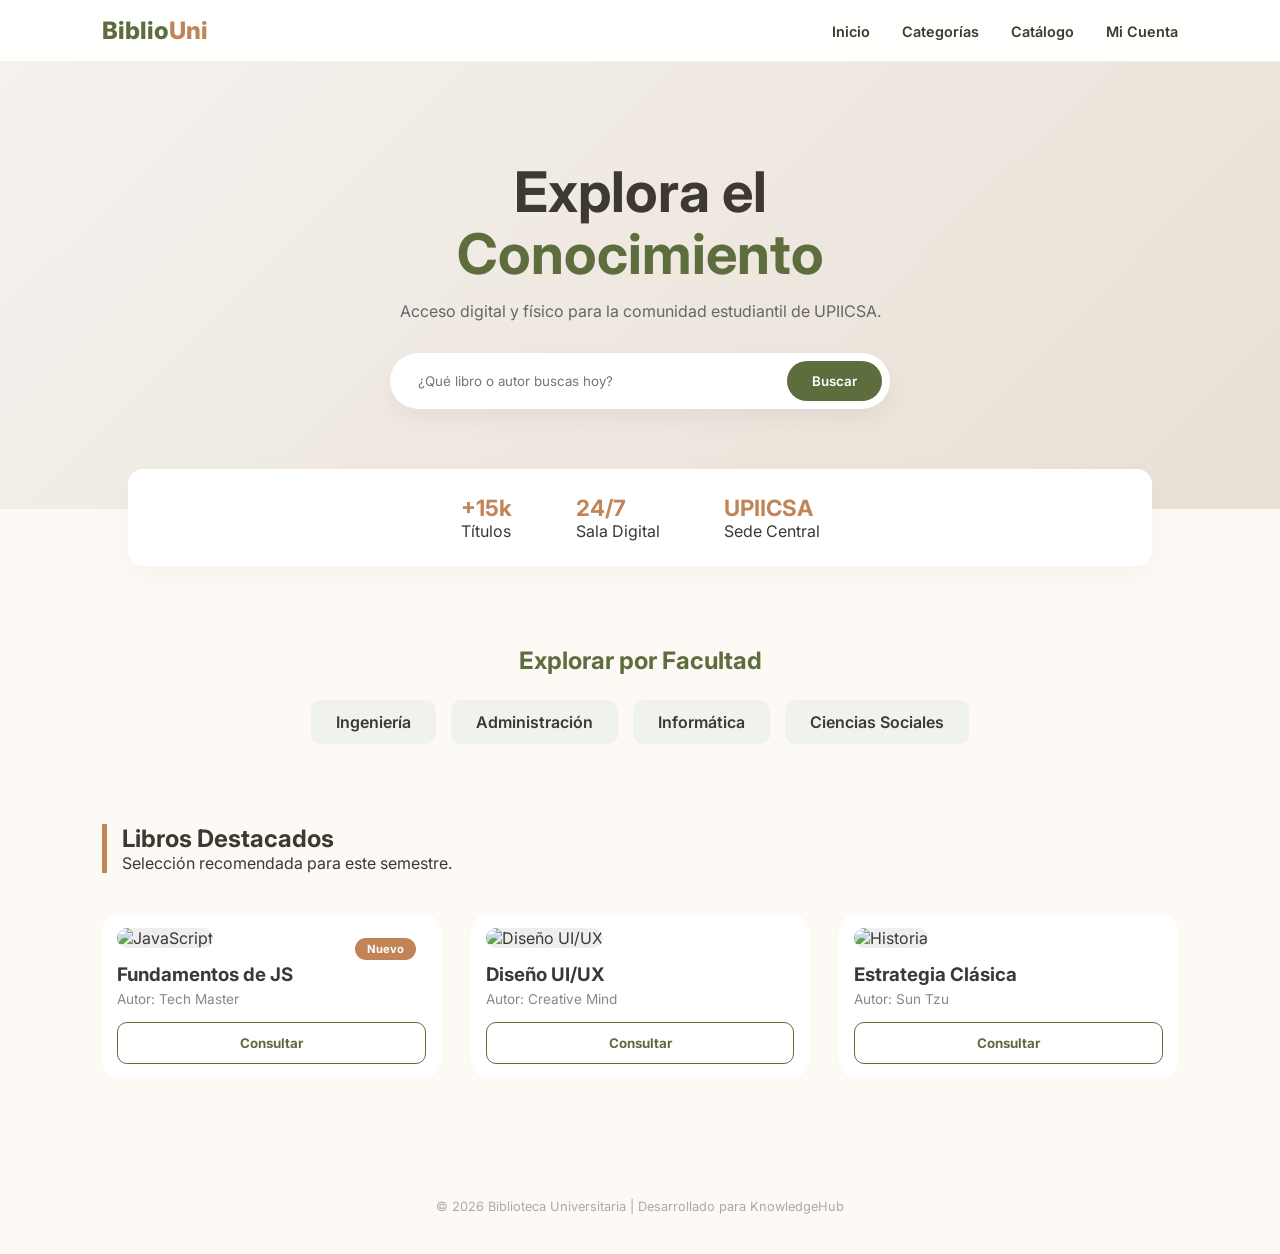
==== index.html @ b36595f4 "Cambio_2" ====
<!DOCTYPE html>
<html lang="es">
<head>
    <meta charset="UTF-8">
    <meta name="viewport" content="width=device-width, initial-scale=1.0">
    <title>Biblioteca Universitaria | KnowledgeHub</title>
    <link rel="stylesheet" href="style.css">
    <link href="https://fonts.googleapis.com/css2?family=Inter:wght@300;400;600;800&display=swap" rel="stylesheet">
</head>
<body>

    <header>
        <nav class="navbar">
            <div class="logo">Biblio<span>Uni</span></div>
            <ul class="nav-links">
                <li><a href="#inicio">Inicio</a></li>
                <li><a href="#categorias">Categorías</a></li>
                <li><a href="#catalogo">Catálogo</a></li>
                <li><a href="#">Mi Cuenta</a></li>
            </ul>
        </nav>
    </header>

    <section class="hero" id="inicio">
        <div class="hero-content">
            <h1>Explora el <br><span>Conocimiento</span></h1>
            <p>Acceso digital y físico para la comunidad estudiantil de UPIICSA.</p>
            <div class="search-container">
                <input type="text" id="searchInput" placeholder="¿Qué libro o autor buscas hoy?">
                <button id="searchBtn">Buscar</button>
            </div>
        </div>
    </section>

    <section class="stats-bar">
        <div class="stat-item"><strong>+15k</strong> Títulos</div>
        <div class="stat-item"><strong>24/7</strong> Sala Digital</div>
        <div class="stat-item"><strong>UPIICSA</strong> Sede Central</div>
    </section>

    <section class="categories-section" id="categorias">
        <h2 class="section-subtitle">Explorar por Facultad</h2>
        <div class="category-grid">
            <div class="cat-card">Ingeniería</div>
            <div class="cat-card">Administración</div>
            <div class="cat-card">Informática</div>
            <div class="cat-card">Ciencias Sociales</div>
        </div>
    </section>

    <main class="container" id="catalogo">
        <div class="header-main">
            <h2 class="section-title">Libros Destacados</h2>
            <p>Selección recomendada para este semestre.</p>
        </div>

        <div class="book-grid">
            <div class="book-card">
                <div class="badge">Nuevo</div>
                <img src="https://images.unsplash.com/photo-1544947950-fa07a98d237f?q=80&w=400" alt="JavaScript">
                <div class="book-info">
                    <h3>Fundamentos de JS</h3>
                    <p>Autor: Tech Master</p>
                    <button class="btn-status">Consultar</button>
                </div>
            </div>
            <div class="book-card">
                <img src="https://images.unsplash.com/photo-1610116306796-6fea9f4fae38?q=80&w=870&auto=format&fit=crop&ixlib=rb-4.1.0&ixid=M3wxMjA3fDB8MHxwaG90by1wYWdlfHx8fGVufDB8fHx8fA%3D%3D" alt="Diseño UI/UX">                
                <div class="book-info">
                    <h3>Diseño UI/UX</h3>
                    <p>Autor: Creative Mind</p>
                    <button class="btn-status">Consultar</button>
                </div>
            </div>
            <div class="book-card">
                <img src="https://images.unsplash.com/photo-1532012197267-da84d127e765?q=80&w=400" alt="Historia">
                <div class="book-info">
                    <h3>Estrategia Clásica</h3>
                    <p>Autor: Sun Tzu</p>
                    <button class="btn-status">Consultar</button>
                </div>
            </div>
        </div>
    </main>

    <footer>
        <p>&copy; 2026 Biblioteca Universitaria | Desarrollado para KnowledgeHub</p>
    </footer>

    <script src="script.js"></script>
</body>
</html>
---- style.css ----
:root {
    --primary: #5d6d3e;    /* Verde Salvia */
    --secondary: #c08457;  /* Terracota */
    --bg-soft: #fdfaf5;    /* Beige Claro */
    --white: #ffffff;
    --text: #3e3832;
    --transition: all 0.3s ease;
}

* {
    margin: 0;
    padding: 0;
    box-sizing: border-box;
    font-family: 'Inter', sans-serif;
}

html { scroll-behavior: smooth; }

body {
    background-color: var(--bg-soft);
    color: var(--text);
}

/* Header */
header {
    background: rgba(255, 255, 255, 0.9);
    backdrop-filter: blur(10px);
    position: sticky;
    top: 0;
    z-index: 100;
    border-bottom: 1px solid rgba(0,0,0,0.05);
}

.navbar {
    display: flex;
    justify-content: space-between;
    align-items: center;
    padding: 1rem 8%;
}

.logo { font-size: 1.5rem; font-weight: 800; color: var(--primary); }
.logo span { color: var(--secondary); }

.nav-links { display: flex; list-style: none; gap: 2rem; }
.nav-links a { text-decoration: none; color: var(--text); font-weight: 600; font-size: 0.9rem; }
.nav-links a:hover { color: var(--secondary); }

/* Hero */
.hero {
    padding: 100px 8%;
    background: linear-gradient(135deg, #f5f1ed 0%, #e8e0d5 100%);
    text-align: center;
}

.hero h1 { font-size: 3.5rem; line-height: 1.1; margin-bottom: 1rem; }
.hero h1 span { color: var(--primary); }
.hero p { color: #666; margin-bottom: 2rem; }

.search-container {
    background: var(--white);
    padding: 8px;
    border-radius: 50px;
    display: flex;
    max-width: 500px;
    margin: 0 auto;
    box-shadow: 0 10px 25px rgba(0,0,0,0.05);
}

.search-container input { border: none; flex: 1; padding: 0 20px; outline: none; }
.search-container button {
    background: var(--primary);
    color: white;
    border: none;
    padding: 12px 25px;
    border-radius: 40px;
    font-weight: 600;
    cursor: pointer;
}

/* Stats */
.stats-bar {
    display: flex;
    justify-content: center;
    gap: 4rem;
    background: var(--white);
    width: 80%;
    margin: -40px auto 40px;
    padding: 25px;
    border-radius: 15px;
    box-shadow: 0 10px 30px rgba(0,0,0,0.03);
}

.stat-item strong { display: block; color: var(--secondary); font-size: 1.4rem; }

/* Categorías */
.categories-section { padding: 40px 8%; text-align: center; }
.section-subtitle { margin-bottom: 25px; color: var(--primary); }
.category-grid { display: flex; justify-content: center; gap: 15px; flex-wrap: wrap; }

.cat-card {
    background: #f0f2ec;
    padding: 12px 25px;
    border-radius: 10px;
    font-weight: 600;
    cursor: pointer;
    transition: var(--transition);
}

.cat-card:hover { background: var(--secondary); color: white; }

/* Libros */
.container { padding: 40px 8% 80px; }
.header-main { margin-bottom: 40px; border-left: 5px solid var(--secondary); padding-left: 15px; }

.book-grid {
    display: grid;
    grid-template-columns: repeat(auto-fill, minmax(260px, 1fr));
    gap: 30px;
}

.book-card {
    background: var(--white);
    border-radius: 20px;
    padding: 15px;
    position: relative;
    transition: var(--transition);
}

.book-card:hover { transform: translateY(-10px); box-shadow: 0 20px 40px rgba(0,0,0,0.08); }

.book-card img {
    width: 100%;
    height: 350px;
    object-fit: cover;
    border-radius: 15px;
    background-color: #eee;
}

.badge {
    position: absolute; top: 25px; right: 25px;
    background: var(--secondary); color: white;
    padding: 4px 12px; border-radius: 20px; font-size: 0.7rem; font-weight: bold;
}

.book-info { padding-top: 15px; }
.book-info h3 { margin-bottom: 5px; }
.book-info p { font-size: 0.85rem; color: #888; margin-bottom: 15px; }

.btn-status {
    width: 100%; padding: 12px; border-radius: 10px;
    border: 1px solid var(--primary); background: transparent;
    color: var(--primary); font-weight: bold; cursor: pointer;
}

.btn-status:hover { background: var(--primary); color: white; }

footer { text-align: center; padding: 40px; color: #aaa; font-size: 0.8rem; }

/* Tablet/Mobile */
@media (max-width: 768px) {
    .hero h1 { font-size: 2.5rem; }
    .stats-bar { flex-direction: column; gap: 15px; width: 90%; text-align: center; }
}
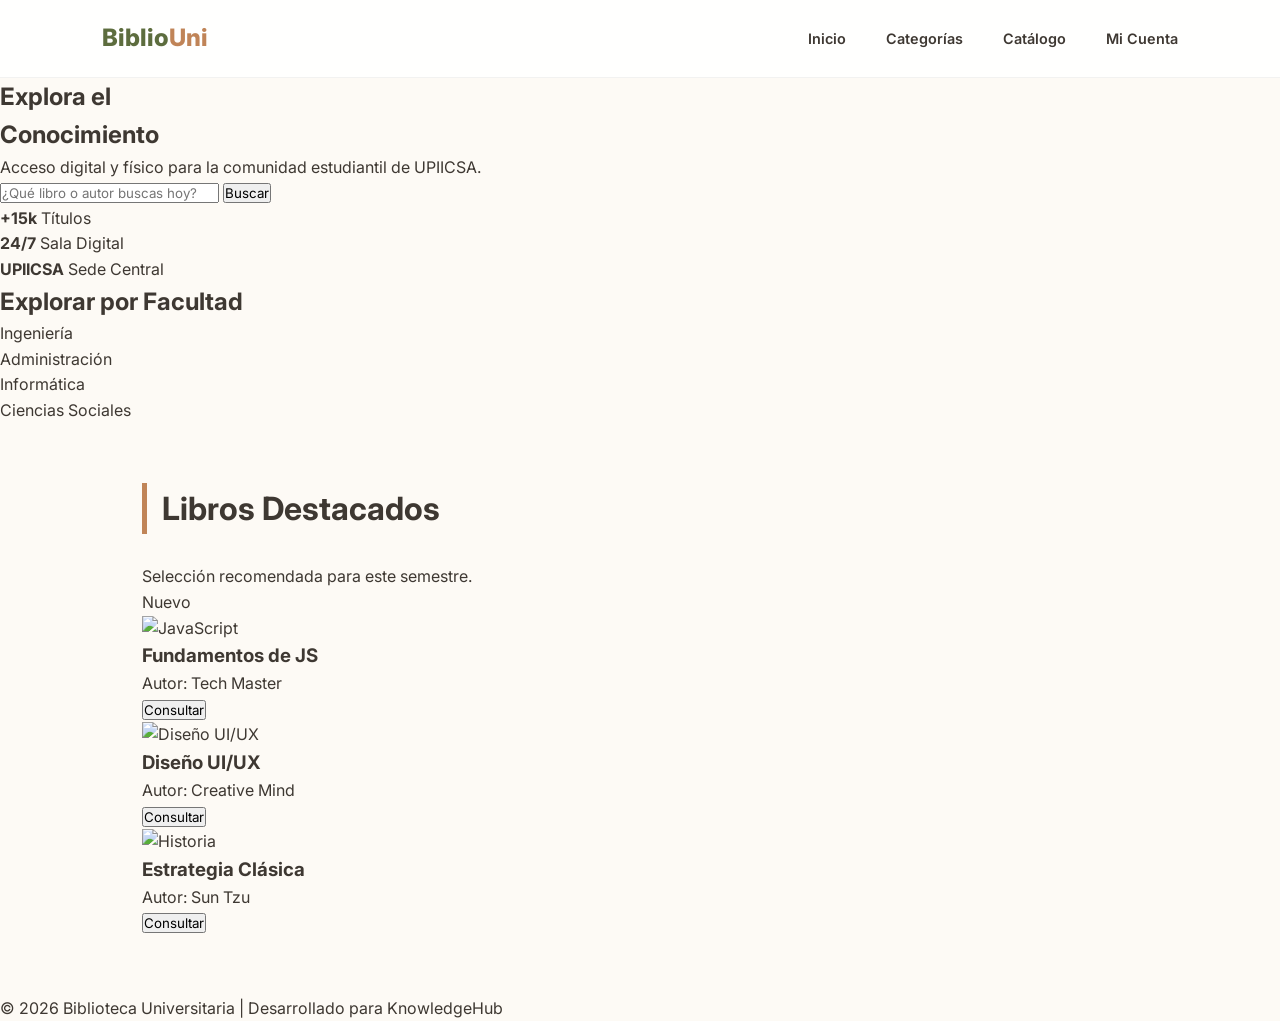
==== commit 5fcfd028: "Prueba_3.0" ====
--- a/index.html
+++ b/index.html
@@ -13,10 +13,10 @@
         <nav class="navbar">
             <div class="logo">Biblio<span>Uni</span></div>
             <ul class="nav-links">
-                <li><a href="#inicio">Inicio</a></li>
-                <li><a href="#categorias">Categorías</a></li>
-                <li><a href="#catalogo">Catálogo</a></li>
-                <li><a href="#">Mi Cuenta</a></li>
+                <li><a href="index.html">Inicio</a></li>
+                <li><a href="categorias.html">Categorías</a></li>
+                <li><a href="catalogo.html">Catálogo</a></li>
+                <li><a href="cuenta.html">Mi Cuenta</a></li>
             </ul>
         </nav>
     </header>
@@ -41,10 +41,10 @@
     <section class="categories-section" id="categorias">
         <h2 class="section-subtitle">Explorar por Facultad</h2>
         <div class="category-grid">
-            <div class="cat-card">Ingeniería</div>
-            <div class="cat-card">Administración</div>
-            <div class="cat-card">Informática</div>
-            <div class="cat-card">Ciencias Sociales</div>
+            <a href="categorias.html" style="text-decoration: none; color: inherit;"><div class="cat-card">Ingeniería</div></a>
+            <a href="categorias.html" style="text-decoration: none; color: inherit;"><div class="cat-card">Administración</div></a>
+            <a href="categorias.html" style="text-decoration: none; color: inherit;"><div class="cat-card">Informática</div></a>
+            <a href="categorias.html" style="text-decoration: none; color: inherit;"><div class="cat-card">Ciencias Sociales</div></a>
         </div>
     </section>
 
@@ -64,14 +64,16 @@
                     <button class="btn-status">Consultar</button>
                 </div>
             </div>
+
             <div class="book-card">
-                <img src="https://images.unsplash.com/photo-1610116306796-6fea9f4fae38?q=80&w=870&auto=format&fit=crop&ixlib=rb-4.1.0&ixid=M3wxMjA3fDB8MHxwaG90by1wYWdlfHx8fGVufDB8fHx8fA%3D%3D" alt="Diseño UI/UX">                
+                <img src="https://images.unsplash.com/photo-1610116306796-6fea9f4fae38?q=80&w=870&auto=format&fit=crop" alt="Diseño UI/UX">                
                 <div class="book-info">
                     <h3>Diseño UI/UX</h3>
                     <p>Autor: Creative Mind</p>
                     <button class="btn-status">Consultar</button>
                 </div>
             </div>
+
             <div class="book-card">
                 <img src="https://images.unsplash.com/photo-1532012197267-da84d127e765?q=80&w=400" alt="Historia">
                 <div class="book-info">
--- a/style.css
+++ b/style.css
@@ -1,163 +1,99 @@
 :root {
     --primary: #5d6d3e;    /* Verde Salvia */
     --secondary: #c08457;  /* Terracota */
-    --bg-soft: #fdfaf5;    /* Beige Claro */
+    --bg: #fdfaf5;         /* Beige Claro */
     --white: #ffffff;
     --text: #3e3832;
     --transition: all 0.3s ease;
 }
 
-* {
-    margin: 0;
-    padding: 0;
-    box-sizing: border-box;
-    font-family: 'Inter', sans-serif;
-}
+* { margin: 0; padding: 0; box-sizing: border-box; font-family: 'Inter', sans-serif; }
 
-html { scroll-behavior: smooth; }
+body { background-color: var(--bg); color: var(--text); line-height: 1.6; }
 
-body {
-    background-color: var(--bg-soft);
-    color: var(--text);
-}
-
-/* Header */
+/* Navegación con FLEXBOX */
 header {
     background: rgba(255, 255, 255, 0.9);
     backdrop-filter: blur(10px);
-    position: sticky;
-    top: 0;
-    z-index: 100;
+    position: sticky; top: 0; z-index: 100;
     border-bottom: 1px solid rgba(0,0,0,0.05);
 }
 
 .navbar {
-    display: flex;
+    display: flex; /* FLEXBOX */
     justify-content: space-between;
     align-items: center;
-    padding: 1rem 8%;
+    padding: 1.2rem 8%;
 }
 
-.logo { font-size: 1.5rem; font-weight: 800; color: var(--primary); }
+.logo { font-size: 1.5rem; font-weight: 800; color: var(--primary); text-decoration: none; }
 .logo span { color: var(--secondary); }
 
-.nav-links { display: flex; list-style: none; gap: 2rem; }
-.nav-links a { text-decoration: none; color: var(--text); font-weight: 600; font-size: 0.9rem; }
-.nav-links a:hover { color: var(--secondary); }
-
-/* Hero */
-.hero {
-    padding: 100px 8%;
-    background: linear-gradient(135deg, #f5f1ed 0%, #e8e0d5 100%);
-    text-align: center;
+.nav-links {
+    display: flex; /* FLEXBOX para el menú de tu captura */
+    list-style: none;
+    gap: 2.5rem;
 }
 
-.hero h1 { font-size: 3.5rem; line-height: 1.1; margin-bottom: 1rem; }
-.hero h1 span { color: var(--primary); }
-.hero p { color: #666; margin-bottom: 2rem; }
-
-.search-container {
-    background: var(--white);
-    padding: 8px;
-    border-radius: 50px;
-    display: flex;
-    max-width: 500px;
-    margin: 0 auto;
-    box-shadow: 0 10px 25px rgba(0,0,0,0.05);
-}
-
-.search-container input { border: none; flex: 1; padding: 0 20px; outline: none; }
-.search-container button {
-    background: var(--primary);
-    color: white;
-    border: none;
-    padding: 12px 25px;
-    border-radius: 40px;
+.nav-links a {
+    text-decoration: none;
+    color: var(--text);
     font-weight: 600;
-    cursor: pointer;
-}
-
-/* Stats */
-.stats-bar {
-    display: flex;
-    justify-content: center;
-    gap: 4rem;
-    background: var(--white);
-    width: 80%;
-    margin: -40px auto 40px;
-    padding: 25px;
-    border-radius: 15px;
-    box-shadow: 0 10px 30px rgba(0,0,0,0.03);
-}
-
-.stat-item strong { display: block; color: var(--secondary); font-size: 1.4rem; }
-
-/* Categorías */
-.categories-section { padding: 40px 8%; text-align: center; }
-.section-subtitle { margin-bottom: 25px; color: var(--primary); }
-.category-grid { display: flex; justify-content: center; gap: 15px; flex-wrap: wrap; }
-
-.cat-card {
-    background: #f0f2ec;
-    padding: 12px 25px;
-    border-radius: 10px;
-    font-weight: 600;
-    cursor: pointer;
+    font-size: 0.9rem;
     transition: var(--transition);
 }
 
-.cat-card:hover { background: var(--secondary); color: white; }
+.nav-links a:hover { color: var(--secondary); }
 
-/* Libros */
-.container { padding: 40px 8% 80px; }
-.header-main { margin-bottom: 40px; border-left: 5px solid var(--secondary); padding-left: 15px; }
+/* Contenedor General */
+.container { padding: 60px 8%; max-width: 1200px; margin: 0 auto; }
 
-.book-grid {
+.section-title { font-size: 2rem; margin-bottom: 30px; border-left: 5px solid var(--secondary); padding-left: 15px; }
+
+/* Grid de Libros y Categorías */
+.grid {
     display: grid;
-    grid-template-columns: repeat(auto-fill, minmax(260px, 1fr));
+    grid-template-columns: repeat(auto-fill, minmax(280px, 1fr));
     gap: 30px;
 }
 
-.book-card {
+.card {
     background: var(--white);
     border-radius: 20px;
-    padding: 15px;
-    position: relative;
+    padding: 20px;
+    transition: var(--transition);
+    text-align: center;
+    box-shadow: 0 4px 15px rgba(0,0,0,0.02);
+}
+
+.card:hover { transform: translateY(-10px); box-shadow: 0 15px 35px rgba(0,0,0,0.08); }
+
+.card img { width: 100%; height: 300px; object-fit: cover; border-radius: 15px; margin-bottom: 15px; }
+
+.btn {
+    display: inline-block;
+    width: 100%;
+    padding: 12px;
+    margin-top: 15px;
+    border: 2px solid var(--primary);
+    background: transparent;
+    color: var(--primary);
+    font-weight: bold;
+    border-radius: 12px;
+    cursor: pointer;
+    text-decoration: none;
     transition: var(--transition);
 }
 
-.book-card:hover { transform: translateY(-10px); box-shadow: 0 20px 40px rgba(0,0,0,0.08); }
+.btn:hover { background: var(--primary); color: white; }
 
-.book-card img {
-    width: 100%;
-    height: 350px;
-    object-fit: cover;
-    border-radius: 15px;
-    background-color: #eee;
+/* Estilo específico para Mi Cuenta */
+.profile-box {
+    background: white;
+    padding: 40px;
+    border-radius: 20px;
+    max-width: 600px;
+    margin: 0 auto;
 }
 
-.badge {
-    position: absolute; top: 25px; right: 25px;
-    background: var(--secondary); color: white;
-    padding: 4px 12px; border-radius: 20px; font-size: 0.7rem; font-weight: bold;
-}
-
-.book-info { padding-top: 15px; }
-.book-info h3 { margin-bottom: 5px; }
-.book-info p { font-size: 0.85rem; color: #888; margin-bottom: 15px; }
-
-.btn-status {
-    width: 100%; padding: 12px; border-radius: 10px;
-    border: 1px solid var(--primary); background: transparent;
-    color: var(--primary); font-weight: bold; cursor: pointer;
-}
-
-.btn-status:hover { background: var(--primary); color: white; }
-
-footer { text-align: center; padding: 40px; color: #aaa; font-size: 0.8rem; }
-
-/* Tablet/Mobile */
-@media (max-width: 768px) {
-    .hero h1 { font-size: 2.5rem; }
-    .stats-bar { flex-direction: column; gap: 15px; width: 90%; text-align: center; }
-}+.info-row { display: flex; justify-content: space-between; padding: 10px 0; border-bottom: 1px solid #eee; }
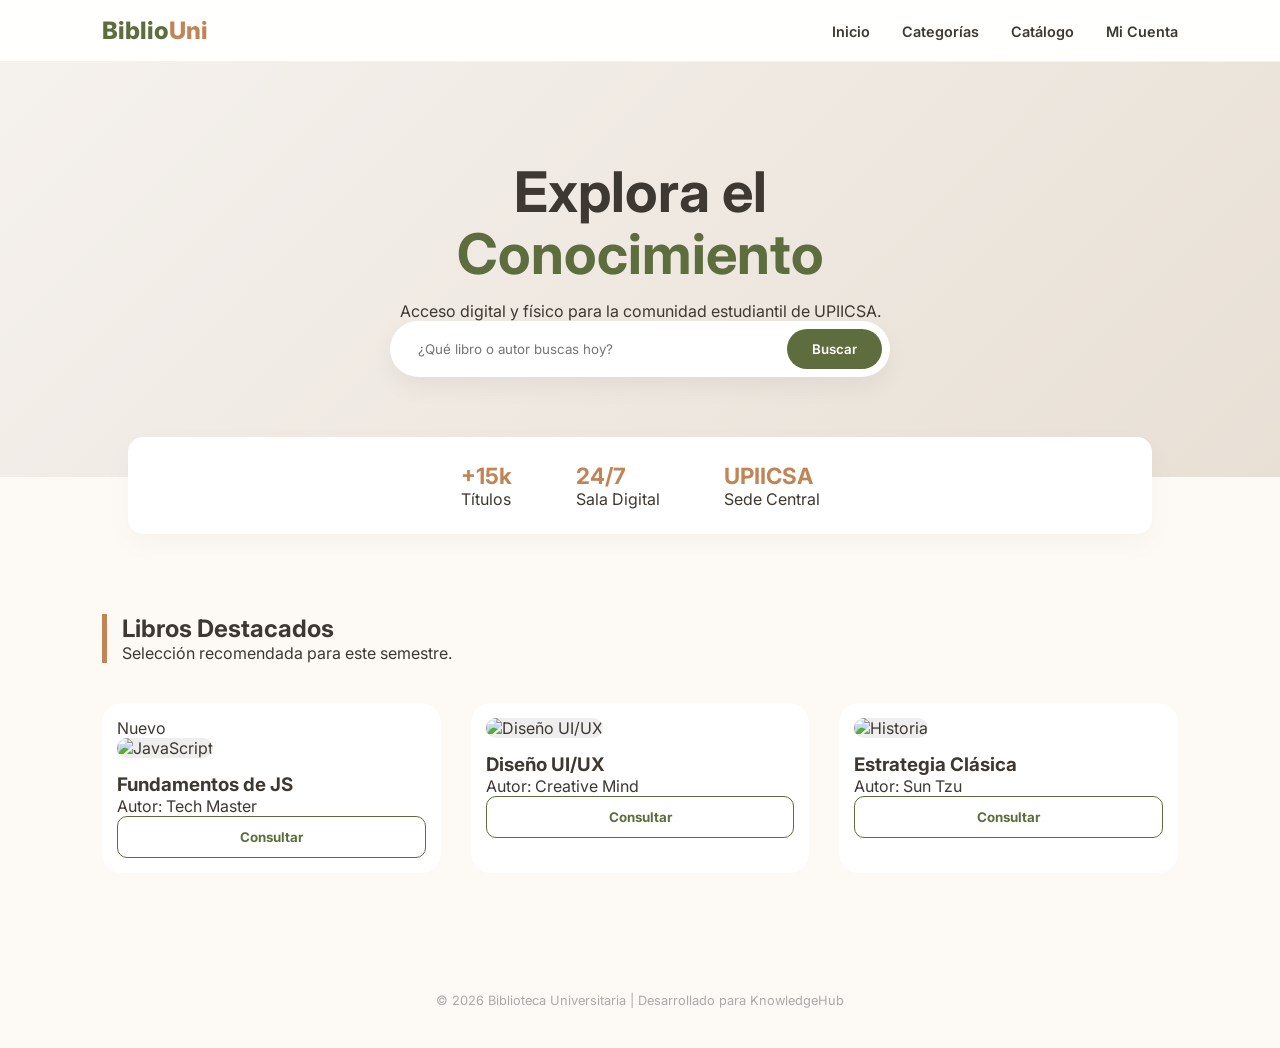
==== commit 01ecbb4f: "Cambio_5" ====
--- a/index.html
+++ b/index.html
@@ -13,10 +13,10 @@
         <nav class="navbar">
             <div class="logo">Biblio<span>Uni</span></div>
             <ul class="nav-links">
-                <li><a href="index.html">Inicio</a></li>
-                <li><a href="categorias.html">Categorías</a></li>
-                <li><a href="catalogo.html">Catálogo</a></li>
-                <li><a href="cuenta.html">Mi Cuenta</a></li>
+                <li><a href="#" onclick="closeAllModals()">Inicio</a></li>
+                <li><a href="#" onclick="openModal('modal-categorias')">Categorías</a></li>
+                <li><a href="#" onclick="openModal('modal-catalogo')">Catálogo</a></li>
+                <li><a href="#" onclick="openModal('modal-cuenta')">Mi Cuenta</a></li>
             </ul>
         </nav>
     </header>
@@ -38,17 +38,7 @@
         <div class="stat-item"><strong>UPIICSA</strong> Sede Central</div>
     </section>
 
-    <section class="categories-section" id="categorias">
-        <h2 class="section-subtitle">Explorar por Facultad</h2>
-        <div class="category-grid">
-            <a href="categorias.html" style="text-decoration: none; color: inherit;"><div class="cat-card">Ingeniería</div></a>
-            <a href="categorias.html" style="text-decoration: none; color: inherit;"><div class="cat-card">Administración</div></a>
-            <a href="categorias.html" style="text-decoration: none; color: inherit;"><div class="cat-card">Informática</div></a>
-            <a href="categorias.html" style="text-decoration: none; color: inherit;"><div class="cat-card">Ciencias Sociales</div></a>
-        </div>
-    </section>
-
-    <main class="container" id="catalogo">
+    <main class="container" id="catalogo-principal">
         <div class="header-main">
             <h2 class="section-title">Libros Destacados</h2>
             <p>Selección recomendada para este semestre.</p>
@@ -64,16 +54,14 @@
                     <button class="btn-status">Consultar</button>
                 </div>
             </div>
-
             <div class="book-card">
-                <img src="https://images.unsplash.com/photo-1610116306796-6fea9f4fae38?q=80&w=870&auto=format&fit=crop" alt="Diseño UI/UX">                
+                <img src="https://images.unsplash.com/photo-1610116306796-6fea9f4fae38?q=80&w=870" alt="Diseño UI/UX">
                 <div class="book-info">
                     <h3>Diseño UI/UX</h3>
                     <p>Autor: Creative Mind</p>
                     <button class="btn-status">Consultar</button>
                 </div>
             </div>
-
             <div class="book-card">
                 <img src="https://images.unsplash.com/photo-1532012197267-da84d127e765?q=80&w=400" alt="Historia">
                 <div class="book-info">
@@ -85,6 +73,44 @@
         </div>
     </main>
 
+    <div id="modal-categorias" class="modal-overlay">
+        <div class="modal-content">
+            <span class="close-btn" onclick="closeModal('modal-categorias')">&times;</span>
+            <h2 class="section-title">Explorar Facultad</h2>
+            <div class="category-grid-modal">
+                <div class="cat-card">Ingeniería</div>
+                <div class="cat-card">Administración</div>
+                <div class="cat-card">Informática</div>
+                <div class="cat-card">Ciencias Sociales</div>
+            </div>
+        </div>
+    </div>
+
+    <div id="modal-catalogo" class="modal-overlay">
+        <div class="modal-content large">
+            <span class="close-btn" onclick="closeModal('modal-catalogo')">&times;</span>
+            <h2 class="section-title">Catálogo Completo</h2>
+            <p>Explora todos los recursos disponibles en KnowledgeHub.</p>
+            <div class="catalog-placeholder">
+                <p>Cargando base de datos de la biblioteca...</p>
+            </div>
+        </div>
+    </div>
+
+    <div id="modal-cuenta" class="modal-overlay">
+        <div class="modal-content">
+            <span class="close-btn" onclick="closeModal('modal-cuenta')">&times;</span>
+            <h2 class="section-title">Mi Perfil</h2>
+            <div class="profile-detail">
+                <p><strong>Estudiante:</strong> Alumno UPIICSA</p>
+                <p><strong>Boleta:</strong> 2026-600000</p>
+                <hr style="margin: 15px 0; border: 0; border-top: 1px solid #eee;">
+                <p><strong>Préstamos Activos:</strong> 1 libro</p>
+                <p><strong>Adeudos:</strong> $0.00 MXN</p>
+            </div>
+        </div>
+    </div>
+
     <footer>
         <p>&copy; 2026 Biblioteca Universitaria | Desarrollado para KnowledgeHub</p>
     </footer>
--- a/style.css
+++ b/style.css
@@ -1,99 +1,73 @@
 :root {
     --primary: #5d6d3e;    /* Verde Salvia */
     --secondary: #c08457;  /* Terracota */
-    --bg: #fdfaf5;         /* Beige Claro */
+    --bg-soft: #fdfaf5;    /* Beige Claro */
     --white: #ffffff;
     --text: #3e3832;
     --transition: all 0.3s ease;
 }
 
 * { margin: 0; padding: 0; box-sizing: border-box; font-family: 'Inter', sans-serif; }
+html { scroll-behavior: smooth; }
+body { background-color: var(--bg-soft); color: var(--text); overflow-x: hidden; }
 
-body { background-color: var(--bg); color: var(--text); line-height: 1.6; }
-
-/* Navegación con FLEXBOX */
+/* Navegación (Flexbox) */
 header {
     background: rgba(255, 255, 255, 0.9);
     backdrop-filter: blur(10px);
     position: sticky; top: 0; z-index: 100;
     border-bottom: 1px solid rgba(0,0,0,0.05);
 }
-
-.navbar {
-    display: flex; /* FLEXBOX */
-    justify-content: space-between;
-    align-items: center;
-    padding: 1.2rem 8%;
-}
-
-.logo { font-size: 1.5rem; font-weight: 800; color: var(--primary); text-decoration: none; }
+.navbar { display: flex; justify-content: space-between; align-items: center; padding: 1rem 8%; }
+.logo { font-size: 1.5rem; font-weight: 800; color: var(--primary); }
 .logo span { color: var(--secondary); }
-
-.nav-links {
-    display: flex; /* FLEXBOX para el menú de tu captura */
-    list-style: none;
-    gap: 2.5rem;
-}
-
-.nav-links a {
-    text-decoration: none;
-    color: var(--text);
-    font-weight: 600;
-    font-size: 0.9rem;
-    transition: var(--transition);
-}
-
+.nav-links { display: flex; list-style: none; gap: 2rem; }
+.nav-links a { text-decoration: none; color: var(--text); font-weight: 600; font-size: 0.9rem; transition: var(--transition); }
 .nav-links a:hover { color: var(--secondary); }
 
-/* Contenedor General */
-.container { padding: 60px 8%; max-width: 1200px; margin: 0 auto; }
+/* Hero Section */
+.hero { padding: 100px 8%; background: linear-gradient(135deg, #f5f1ed 0%, #e8e0d5 100%); text-align: center; }
+.hero h1 { font-size: 3.5rem; line-height: 1.1; margin-bottom: 1rem; }
+.hero h1 span { color: var(--primary); }
+.search-container { background: var(--white); padding: 8px; border-radius: 50px; display: flex; max-width: 500px; margin: 0 auto; box-shadow: 0 10px 25px rgba(0,0,0,0.05); }
+.search-container input { border: none; flex: 1; padding: 0 20px; outline: none; }
+.search-container button { background: var(--primary); color: white; border: none; padding: 12px 25px; border-radius: 40px; font-weight: 600; cursor: pointer; }
 
-.section-title { font-size: 2rem; margin-bottom: 30px; border-left: 5px solid var(--secondary); padding-left: 15px; }
+/* Stats Bar */
+.stats-bar { display: flex; justify-content: center; gap: 4rem; background: var(--white); width: 80%; margin: -40px auto 40px; padding: 25px; border-radius: 15px; box-shadow: 0 10px 30px rgba(0,0,0,0.03); }
+.stat-item strong { display: block; color: var(--secondary); font-size: 1.4rem; }
 
-/* Grid de Libros y Categorías */
-.grid {
-    display: grid;
-    grid-template-columns: repeat(auto-fill, minmax(280px, 1fr));
-    gap: 30px;
+/* Grid de Libros */
+.container { padding: 40px 8% 80px; }
+.header-main { margin-bottom: 40px; border-left: 5px solid var(--secondary); padding-left: 15px; }
+.book-grid { display: grid; grid-template-columns: repeat(auto-fill, minmax(260px, 1fr)); gap: 30px; }
+.book-card { background: var(--white); border-radius: 20px; padding: 15px; position: relative; transition: var(--transition); }
+.book-card:hover { transform: translateY(-10px); box-shadow: 0 20px 40px rgba(0,0,0,0.08); }
+.book-card img { width: 100%; height: 350px; object-fit: cover; border-radius: 15px; background-color: #eee; }
+.book-info { padding-top: 15px; }
+.btn-status { width: 100%; padding: 12px; border-radius: 10px; border: 1px solid var(--primary); background: transparent; color: var(--primary); font-weight: bold; cursor: pointer; }
+.btn-status:hover { background: var(--primary); color: white; }
+
+/* MODALES (VENTANAS FLOTANTES) */
+.modal-overlay {
+    display: none; position: fixed; top: 0; left: 0; width: 100%; height: 100%;
+    background: rgba(0, 0, 0, 0.4); backdrop-filter: blur(8px);
+    z-index: 2000; justify-content: center; align-items: center;
 }
+.modal-content {
+    background: var(--bg-soft); padding: 40px; border-radius: 30px;
+    width: 90%; max-width: 500px; position: relative;
+    box-shadow: 0 20px 60px rgba(0,0,0,0.15);
+    animation: modalShow 0.4s cubic-bezier(0.18, 0.89, 0.32, 1.28);
+}
+.modal-content.large { max-width: 800px; }
+@keyframes modalShow { from { opacity: 0; transform: translateY(30px); } to { opacity: 1; transform: translateY(0); } }
 
-.card {
-    background: var(--white);
-    border-radius: 20px;
-    padding: 20px;
-    transition: var(--transition);
-    text-align: center;
-    box-shadow: 0 4px 15px rgba(0,0,0,0.02);
-}
+.close-btn { position: absolute; top: 20px; right: 25px; font-size: 2rem; cursor: pointer; color: #999; }
+.close-btn:hover { color: var(--secondary); }
 
-.card:hover { transform: translateY(-10px); box-shadow: 0 15px 35px rgba(0,0,0,0.08); }
+.category-grid-modal { display: grid; grid-template-columns: 1fr 1fr; gap: 15px; margin-top: 20px; }
+.cat-card { background: white; padding: 20px; border-radius: 15px; text-align: center; font-weight: 600; cursor: pointer; border: 1px solid #eee; transition: var(--transition); }
+.cat-card:hover { border-color: var(--secondary); color: var(--secondary); background: #fffaf5; }
 
-.card img { width: 100%; height: 300px; object-fit: cover; border-radius: 15px; margin-bottom: 15px; }
-
-.btn {
-    display: inline-block;
-    width: 100%;
-    padding: 12px;
-    margin-top: 15px;
-    border: 2px solid var(--primary);
-    background: transparent;
-    color: var(--primary);
-    font-weight: bold;
-    border-radius: 12px;
-    cursor: pointer;
-    text-decoration: none;
-    transition: var(--transition);
-}
-
-.btn:hover { background: var(--primary); color: white; }
-
-/* Estilo específico para Mi Cuenta */
-.profile-box {
-    background: white;
-    padding: 40px;
-    border-radius: 20px;
-    max-width: 600px;
-    margin: 0 auto;
-}
-
-.info-row { display: flex; justify-content: space-between; padding: 10px 0; border-bottom: 1px solid #eee; }+footer { text-align: center; padding: 40px; color: #aaa; font-size: 0.8rem; }
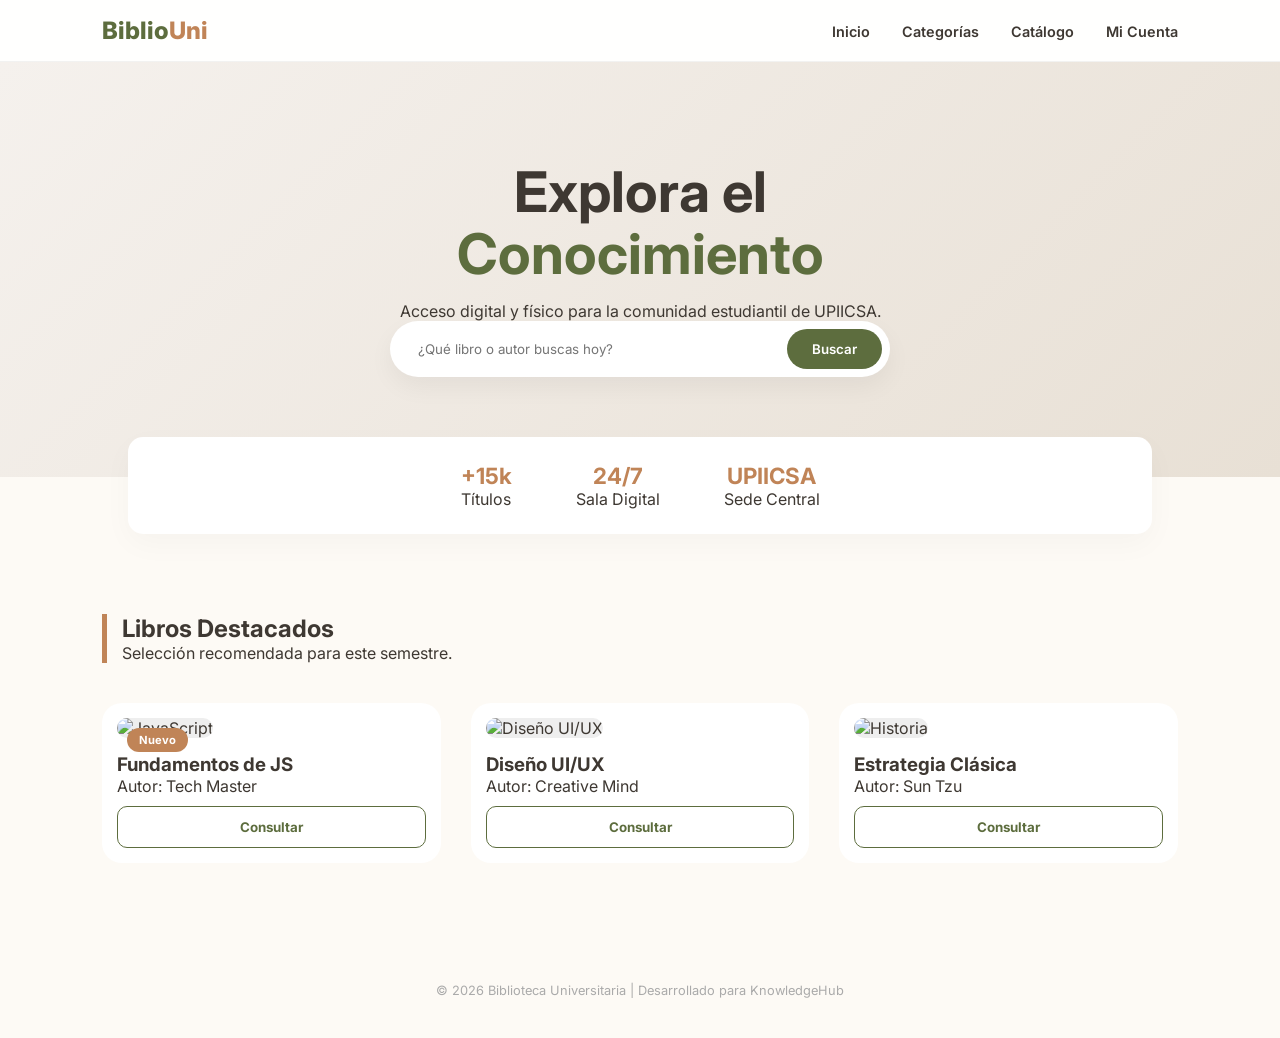
==== commit c481b2cb: "VersionPrueba1" ====
--- a/index.html
+++ b/index.html
@@ -117,4 +117,4 @@
 
     <script src="script.js"></script>
 </body>
-</html>+</html>
--- a/style.css
+++ b/style.css
@@ -1,7 +1,7 @@
 :root {
-    --primary: #5d6d3e;    /* Verde Salvia */
-    --secondary: #c08457;  /* Terracota */
-    --bg-soft: #fdfaf5;    /* Beige Claro */
+    --primary: #5d6d3e; /* Verde Salvia */
+    --secondary: #c08457; /* Terracota */
+    --bg-soft: #fdfaf5; /* Beige Claro */
     --white: #ffffff;
     --text: #3e3832;
     --transition: all 0.3s ease;
@@ -11,7 +11,7 @@
 html { scroll-behavior: smooth; }
 body { background-color: var(--bg-soft); color: var(--text); overflow-x: hidden; }
 
-/* Navegación (Flexbox) */
+/* Navegación */
 header {
     background: rgba(255, 255, 255, 0.9);
     backdrop-filter: blur(10px);
@@ -30,11 +30,12 @@
 .hero h1 { font-size: 3.5rem; line-height: 1.1; margin-bottom: 1rem; }
 .hero h1 span { color: var(--primary); }
 .search-container { background: var(--white); padding: 8px; border-radius: 50px; display: flex; max-width: 500px; margin: 0 auto; box-shadow: 0 10px 25px rgba(0,0,0,0.05); }
-.search-container input { border: none; flex: 1; padding: 0 20px; outline: none; }
+.search-container input { border: none; flex: 1; padding: 0 20px; outline: none; background: transparent; }
 .search-container button { background: var(--primary); color: white; border: none; padding: 12px 25px; border-radius: 40px; font-weight: 600; cursor: pointer; }
 
 /* Stats Bar */
-.stats-bar { display: flex; justify-content: center; gap: 4rem; background: var(--white); width: 80%; margin: -40px auto 40px; padding: 25px; border-radius: 15px; box-shadow: 0 10px 30px rgba(0,0,0,0.03); }
+.stats-bar { display: flex; justify-content: center; gap: 4rem; background: var(--white); width: 80%; margin: -40px auto 40px; padding: 25px; border-radius: 15px; box-shadow: 0 10px 30px rgba(0,0,0,0.03); position: relative; z-index: 10; }
+.stat-item { text-align: center; }
 .stat-item strong { display: block; color: var(--secondary); font-size: 1.4rem; }
 
 /* Grid de Libros */
@@ -45,10 +46,12 @@
 .book-card:hover { transform: translateY(-10px); box-shadow: 0 20px 40px rgba(0,0,0,0.08); }
 .book-card img { width: 100%; height: 350px; object-fit: cover; border-radius: 15px; background-color: #eee; }
 .book-info { padding-top: 15px; }
-.btn-status { width: 100%; padding: 12px; border-radius: 10px; border: 1px solid var(--primary); background: transparent; color: var(--primary); font-weight: bold; cursor: pointer; }
+.badge { position: absolute; top: 25px; left: 25px; background: var(--secondary); color: white; padding: 5px 12px; border-radius: 20px; font-size: 0.7rem; font-weight: bold; z-index: 5; }
+
+.btn-status { width: 100%; padding: 12px; border-radius: 10px; border: 1px solid var(--primary); background: transparent; color: var(--primary); font-weight: bold; cursor: pointer; transition: var(--transition); margin-top: 10px; }
 .btn-status:hover { background: var(--primary); color: white; }
 
-/* MODALES (VENTANAS FLOTANTES) */
+/* Modales */
 .modal-overlay {
     display: none; position: fixed; top: 0; left: 0; width: 100%; height: 100%;
     background: rgba(0, 0, 0, 0.4); backdrop-filter: blur(8px);
@@ -70,4 +73,4 @@
 .cat-card { background: white; padding: 20px; border-radius: 15px; text-align: center; font-weight: 600; cursor: pointer; border: 1px solid #eee; transition: var(--transition); }
 .cat-card:hover { border-color: var(--secondary); color: var(--secondary); background: #fffaf5; }
 
-footer { text-align: center; padding: 40px; color: #aaa; font-size: 0.8rem; }+footer { text-align: center; padding: 40px; color: #aaa; font-size: 0.8rem; }
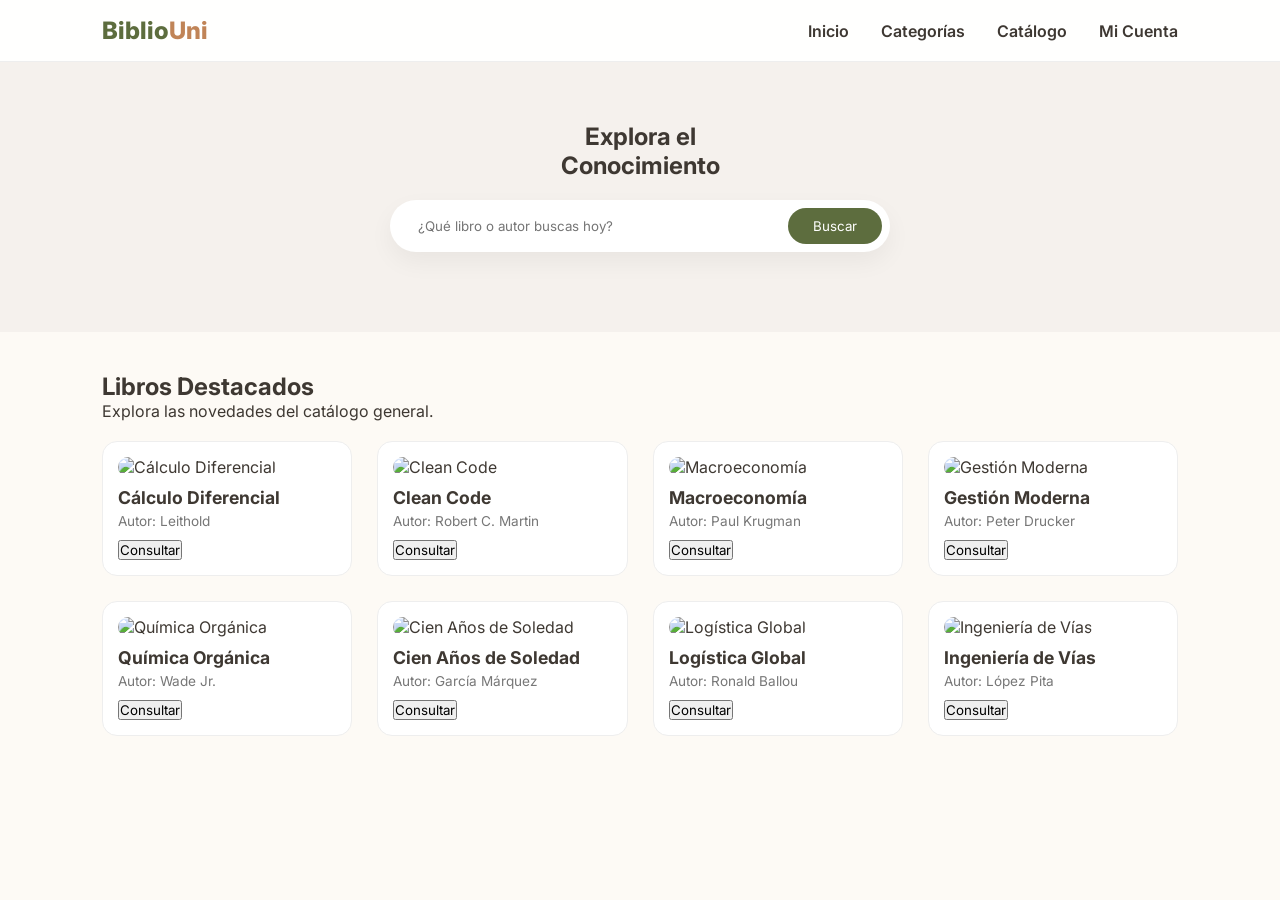
==== commit 930d0042: "VersionPrueba2" ====
--- a/index.html
+++ b/index.html
@@ -3,118 +3,93 @@
 <head>
     <meta charset="UTF-8">
     <meta name="viewport" content="width=device-width, initial-scale=1.0">
-    <title>Biblioteca Universitaria | KnowledgeHub</title>
+    <title>KnowledgeHub | Sistema Bibliotecario</title>
     <link rel="stylesheet" href="style.css">
     <link href="https://fonts.googleapis.com/css2?family=Inter:wght@300;400;600;800&display=swap" rel="stylesheet">
 </head>
 <body>
 
-    <header>
-        <nav class="navbar">
-            <div class="logo">Biblio<span>Uni</span></div>
-            <ul class="nav-links">
-                <li><a href="#" onclick="closeAllModals()">Inicio</a></li>
-                <li><a href="#" onclick="openModal('modal-categorias')">Categorías</a></li>
-                <li><a href="#" onclick="openModal('modal-catalogo')">Catálogo</a></li>
-                <li><a href="#" onclick="openModal('modal-cuenta')">Mi Cuenta</a></li>
-            </ul>
-        </nav>
-    </header>
+<header>
+    <nav class="navbar">
+        <div class="logo">Biblio<span>Uni</span></div>
+        <ul class="nav-links">
+            <li><a href="#" onclick="showAllBooks()">Inicio</a></li>
+            <li><a href="#" onclick="openModal('modal-categorias')">Categorías</a></li>
+            <li><a href="#" onclick="openModal('modal-catalogo')">Catálogo</a></li>
+            <li><a href="#" onclick="openModal('modal-cuenta')">Mi Cuenta</a></li>
+        </ul>
+    </nav>
+</header>
 
-    <section class="hero" id="inicio">
-        <div class="hero-content">
-            <h1>Explora el <br><span>Conocimiento</span></h1>
-            <p>Acceso digital y físico para la comunidad estudiantil de UPIICSA.</p>
-            <div class="search-container">
-                <input type="text" id="searchInput" placeholder="¿Qué libro o autor buscas hoy?">
-                <button id="searchBtn">Buscar</button>
+<section class="hero">
+    <div class="hero-content">
+        <h1>Explora el <br><span>Conocimiento</span></h1>
+        <div class="search-container">
+            <input type="text" id="searchInput" placeholder="¿Qué libro o autor buscas hoy?">
+            <button id="searchBtn">Buscar</button>
+        </div>
+    </div>
+</section>
+
+<main class="container">
+    <div class="header-main">
+        <h2 id="display-title">Libros Destacados</h2>
+        <p id="display-subtitle">Explora las novedades del catálogo general.</p>
+    </div>
+    <div class="book-grid" id="mainBookGrid">
+        </div>
+</main>
+
+<div id="modal-categorias" class="modal-overlay">
+    <div class="modal-content">
+        <span class="close-btn" onclick="closeModal('modal-categorias')">&times;</span>
+        <h2 class="section-title">Especialidades</h2>
+        <div class="category-grid-modal">
+            <div class="cat-card" onclick="openSubCatalog('Matemáticas')">Matemáticas</div>
+            <div class="cat-card" onclick="openSubCatalog('Programación')">Programación</div>
+            <div class="cat-card" onclick="openSubCatalog('Economía')">Economía</div>
+            <div class="cat-card" onclick="openSubCatalog('Administración')">Administración</div>
+            <div class="cat-card" onclick="openSubCatalog('Química')">Química</div>
+            <div class="cat-card" onclick="openSubCatalog('Literatura')">Literatura</div>
+            <div class="cat-card" onclick="openSubCatalog('Transporte')">Transporte</div>
+            <div class="cat-card" onclick="openSubCatalog('Ferroviaria')">Ferroviaria</div>
+        </div>
+    </div>
+</div>
+
+<div id="modal-catalogo" class="modal-overlay">
+    <div class="modal-content large">
+        <span class="close-btn" onclick="closeModal('modal-catalogo')">&times;</span>
+        <h2 id="catalogo-title" class="section-title">Catálogo Completo</h2>
+        <div class="sub-catalog-grid" id="subCatalogGrid">
+            </div>
+    </div>
+</div>
+
+<div id="modal-cuenta" class="modal-overlay">
+    <div class="modal-content profile-card">
+        <span class="close-btn" onclick="closeModal('modal-cuenta')">&times;</span>
+        <div class="profile-header">
+            <div class="profile-img">
+                <img src="https://cdn-icons-png.flaticon.com/512/3135/3135715.png" alt="User">
+            </div>
+            <div class="profile-basic-info">
+                <h3>Alumno UPIICSA</h3>
+                <p class="tag">Estudiante Activo</p>
             </div>
         </div>
-    </section>
-
-    <section class="stats-bar">
-        <div class="stat-item"><strong>+15k</strong> Títulos</div>
-        <div class="stat-item"><strong>24/7</strong> Sala Digital</div>
-        <div class="stat-item"><strong>UPIICSA</strong> Sede Central</div>
-    </section>
-
-    <main class="container" id="catalogo-principal">
-        <div class="header-main">
-            <h2 class="section-title">Libros Destacados</h2>
-            <p>Selección recomendada para este semestre.</p>
-        </div>
-
-        <div class="book-grid">
-            <div class="book-card">
-                <div class="badge">Nuevo</div>
-                <img src="https://images.unsplash.com/photo-1544947950-fa07a98d237f?q=80&w=400" alt="JavaScript">
-                <div class="book-info">
-                    <h3>Fundamentos de JS</h3>
-                    <p>Autor: Tech Master</p>
-                    <button class="btn-status">Consultar</button>
-                </div>
-            </div>
-            <div class="book-card">
-                <img src="https://images.unsplash.com/photo-1610116306796-6fea9f4fae38?q=80&w=870" alt="Diseño UI/UX">
-                <div class="book-info">
-                    <h3>Diseño UI/UX</h3>
-                    <p>Autor: Creative Mind</p>
-                    <button class="btn-status">Consultar</button>
-                </div>
-            </div>
-            <div class="book-card">
-                <img src="https://images.unsplash.com/photo-1532012197267-da84d127e765?q=80&w=400" alt="Historia">
-                <div class="book-info">
-                    <h3>Estrategia Clásica</h3>
-                    <p>Autor: Sun Tzu</p>
-                    <button class="btn-status">Consultar</button>
-                </div>
-            </div>
-        </div>
-    </main>
-
-    <div id="modal-categorias" class="modal-overlay">
-        <div class="modal-content">
-            <span class="close-btn" onclick="closeModal('modal-categorias')">&times;</span>
-            <h2 class="section-title">Explorar Facultad</h2>
-            <div class="category-grid-modal">
-                <div class="cat-card">Ingeniería</div>
-                <div class="cat-card">Administración</div>
-                <div class="cat-card">Informática</div>
-                <div class="cat-card">Ciencias Sociales</div>
+        <div class="profile-body">
+            <div class="info-row"><span>Carrera:</span> <strong>Ingeniería en Informática</strong></div>
+            <div class="info-row"><span>Boleta:</span> <strong>2026-600000</strong></div>
+            <div class="info-row"><span>Estatus:</span> <strong style="color: var(--primary);">Regular</strong></div>
+            <div class="profile-stats">
+                <div class="p-stat"><strong>1</strong><br>Préstamo</div>
+                <div class="p-stat"><strong>$0.00</strong><br>Multas</div>
             </div>
         </div>
     </div>
+</div>
 
-    <div id="modal-catalogo" class="modal-overlay">
-        <div class="modal-content large">
-            <span class="close-btn" onclick="closeModal('modal-catalogo')">&times;</span>
-            <h2 class="section-title">Catálogo Completo</h2>
-            <p>Explora todos los recursos disponibles en KnowledgeHub.</p>
-            <div class="catalog-placeholder">
-                <p>Cargando base de datos de la biblioteca...</p>
-            </div>
-        </div>
-    </div>
-
-    <div id="modal-cuenta" class="modal-overlay">
-        <div class="modal-content">
-            <span class="close-btn" onclick="closeModal('modal-cuenta')">&times;</span>
-            <h2 class="section-title">Mi Perfil</h2>
-            <div class="profile-detail">
-                <p><strong>Estudiante:</strong> Alumno UPIICSA</p>
-                <p><strong>Boleta:</strong> 2026-600000</p>
-                <hr style="margin: 15px 0; border: 0; border-top: 1px solid #eee;">
-                <p><strong>Préstamos Activos:</strong> 1 libro</p>
-                <p><strong>Adeudos:</strong> $0.00 MXN</p>
-            </div>
-        </div>
-    </div>
-
-    <footer>
-        <p>&copy; 2026 Biblioteca Universitaria | Desarrollado para KnowledgeHub</p>
-    </footer>
-
-    <script src="script.js"></script>
+<script src="script.js"></script>
 </body>
 </html>
--- a/style.css
+++ b/style.css
@@ -1,76 +1,49 @@
 :root {
-    --primary: #5d6d3e; /* Verde Salvia */
-    --secondary: #c08457; /* Terracota */
-    --bg-soft: #fdfaf5; /* Beige Claro */
-    --white: #ffffff;
-    --text: #3e3832;
-    --transition: all 0.3s ease;
+    --primary: #5d6d3e; --secondary: #c08457; --bg-soft: #fdfaf5;
+    --white: #ffffff; --text: #3e3832; --transition: all 0.3s ease;
 }
 
 * { margin: 0; padding: 0; box-sizing: border-box; font-family: 'Inter', sans-serif; }
-html { scroll-behavior: smooth; }
 body { background-color: var(--bg-soft); color: var(--text); overflow-x: hidden; }
 
-/* Navegación */
-header {
-    background: rgba(255, 255, 255, 0.9);
-    backdrop-filter: blur(10px);
-    position: sticky; top: 0; z-index: 100;
-    border-bottom: 1px solid rgba(0,0,0,0.05);
-}
+/* Navbar y Hero */
+header { background: rgba(255,255,255,0.9); backdrop-filter: blur(10px); position: sticky; top: 0; z-index: 1000; border-bottom: 1px solid #eee; }
 .navbar { display: flex; justify-content: space-between; align-items: center; padding: 1rem 8%; }
 .logo { font-size: 1.5rem; font-weight: 800; color: var(--primary); }
 .logo span { color: var(--secondary); }
 .nav-links { display: flex; list-style: none; gap: 2rem; }
-.nav-links a { text-decoration: none; color: var(--text); font-weight: 600; font-size: 0.9rem; transition: var(--transition); }
-.nav-links a:hover { color: var(--secondary); }
+.nav-links a { text-decoration: none; color: var(--text); font-weight: 600; cursor: pointer; }
 
-/* Hero Section */
-.hero { padding: 100px 8%; background: linear-gradient(135deg, #f5f1ed 0%, #e8e0d5 100%); text-align: center; }
-.hero h1 { font-size: 3.5rem; line-height: 1.1; margin-bottom: 1rem; }
-.hero h1 span { color: var(--primary); }
-.search-container { background: var(--white); padding: 8px; border-radius: 50px; display: flex; max-width: 500px; margin: 0 auto; box-shadow: 0 10px 25px rgba(0,0,0,0.05); }
-.search-container input { border: none; flex: 1; padding: 0 20px; outline: none; background: transparent; }
-.search-container button { background: var(--primary); color: white; border: none; padding: 12px 25px; border-radius: 40px; font-weight: 600; cursor: pointer; }
+.hero { padding: 60px 8%; background: #f5f1ed; text-align: center; }
+.search-container { background: white; padding: 8px; border-radius: 50px; display: flex; max-width: 500px; margin: 20px auto; box-shadow: 0 10px 25px rgba(0,0,0,0.05); }
+.search-container input { border: none; flex: 1; padding: 0 20px; outline: none; }
+.search-container button { background: var(--primary); color: white; border: none; padding: 10px 25px; border-radius: 40px; cursor: pointer; }
 
-/* Stats Bar */
-.stats-bar { display: flex; justify-content: center; gap: 4rem; background: var(--white); width: 80%; margin: -40px auto 40px; padding: 25px; border-radius: 15px; box-shadow: 0 10px 30px rgba(0,0,0,0.03); position: relative; z-index: 10; }
-.stat-item { text-align: center; }
-.stat-item strong { display: block; color: var(--secondary); font-size: 1.4rem; }
-
-/* Grid de Libros */
-.container { padding: 40px 8% 80px; }
-.header-main { margin-bottom: 40px; border-left: 5px solid var(--secondary); padding-left: 15px; }
-.book-grid { display: grid; grid-template-columns: repeat(auto-fill, minmax(260px, 1fr)); gap: 30px; }
-.book-card { background: var(--white); border-radius: 20px; padding: 15px; position: relative; transition: var(--transition); }
-.book-card:hover { transform: translateY(-10px); box-shadow: 0 20px 40px rgba(0,0,0,0.08); }
-.book-card img { width: 100%; height: 350px; object-fit: cover; border-radius: 15px; background-color: #eee; }
-.book-info { padding-top: 15px; }
-.badge { position: absolute; top: 25px; left: 25px; background: var(--secondary); color: white; padding: 5px 12px; border-radius: 20px; font-size: 0.7rem; font-weight: bold; z-index: 5; }
-
-.btn-status { width: 100%; padding: 12px; border-radius: 10px; border: 1px solid var(--primary); background: transparent; color: var(--primary); font-weight: bold; cursor: pointer; transition: var(--transition); margin-top: 10px; }
-.btn-status:hover { background: var(--primary); color: white; }
+/* Grids */
+.container { padding: 40px 8%; }
+.book-grid, .sub-catalog-grid { display: grid; grid-template-columns: repeat(auto-fill, minmax(240px, 1fr)); gap: 25px; margin-top: 20px; }
+.book-card { background: white; padding: 15px; border-radius: 15px; transition: var(--transition); border: 1px solid #eee; }
+.book-card img { width: 100%; height: 280px; object-fit: cover; border-radius: 10px; }
+.book-info h3 { font-size: 1.1rem; margin: 10px 0 5px; }
+.book-info p { font-size: 0.85rem; color: #777; margin-bottom: 10px; }
 
 /* Modales */
-.modal-overlay {
-    display: none; position: fixed; top: 0; left: 0; width: 100%; height: 100%;
-    background: rgba(0, 0, 0, 0.4); backdrop-filter: blur(8px);
-    z-index: 2000; justify-content: center; align-items: center;
-}
-.modal-content {
-    background: var(--bg-soft); padding: 40px; border-radius: 30px;
-    width: 90%; max-width: 500px; position: relative;
-    box-shadow: 0 20px 60px rgba(0,0,0,0.15);
-    animation: modalShow 0.4s cubic-bezier(0.18, 0.89, 0.32, 1.28);
-}
-.modal-content.large { max-width: 800px; }
-@keyframes modalShow { from { opacity: 0; transform: translateY(30px); } to { opacity: 1; transform: translateY(0); } }
+.modal-overlay { display: none; position: fixed; top: 0; left: 0; width: 100%; height: 100%; background: rgba(0,0,0,0.4); backdrop-filter: blur(8px); z-index: 2000; justify-content: center; align-items: center; }
+.modal-content { background: var(--bg-soft); padding: 30px; border-radius: 25px; width: 90%; max-width: 500px; position: relative; max-height: 90vh; overflow-y: auto; }
+.modal-content.large { max-width: 1000px; width: 95%; }
+.close-btn { position: absolute; top: 20px; right: 20px; cursor: pointer; font-size: 1.5rem; }
 
-.close-btn { position: absolute; top: 20px; right: 25px; font-size: 2rem; cursor: pointer; color: #999; }
-.close-btn:hover { color: var(--secondary); }
+/* Categorías */
+.category-grid-modal { display: grid; grid-template-columns: 1fr 1fr; gap: 12px; margin-top: 20px; }
+.cat-card { background: white; padding: 15px; border-radius: 12px; text-align: center; cursor: pointer; font-weight: 600; border: 1px solid #eee; }
+.cat-card:hover { border-color: var(--secondary); color: var(--secondary); }
 
-.category-grid-modal { display: grid; grid-template-columns: 1fr 1fr; gap: 15px; margin-top: 20px; }
-.cat-card { background: white; padding: 20px; border-radius: 15px; text-align: center; font-weight: 600; cursor: pointer; border: 1px solid #eee; transition: var(--transition); }
-.cat-card:hover { border-color: var(--secondary); color: var(--secondary); background: #fffaf5; }
-
-footer { text-align: center; padding: 40px; color: #aaa; font-size: 0.8rem; }
+/* Perfil Profesional */
+.profile-card { padding: 0; overflow: hidden; }
+.profile-header { background: var(--primary); color: white; padding: 30px; display: flex; align-items: center; gap: 20px; }
+.profile-img img { width: 80px; height: 80px; border-radius: 50%; border: 3px solid white; background: white; }
+.tag { font-size: 0.8rem; background: rgba(255,255,255,0.2); padding: 2px 10px; border-radius: 10px; }
+.profile-body { padding: 30px; }
+.info-row { display: flex; justify-content: space-between; padding: 12px 0; border-bottom: 1px solid #eee; }
+.profile-stats { display: flex; justify-content: space-around; margin-top: 25px; text-align: center; }
+.p-stat { background: #f0ede9; padding: 10px 20px; border-radius: 10px; width: 45%; }
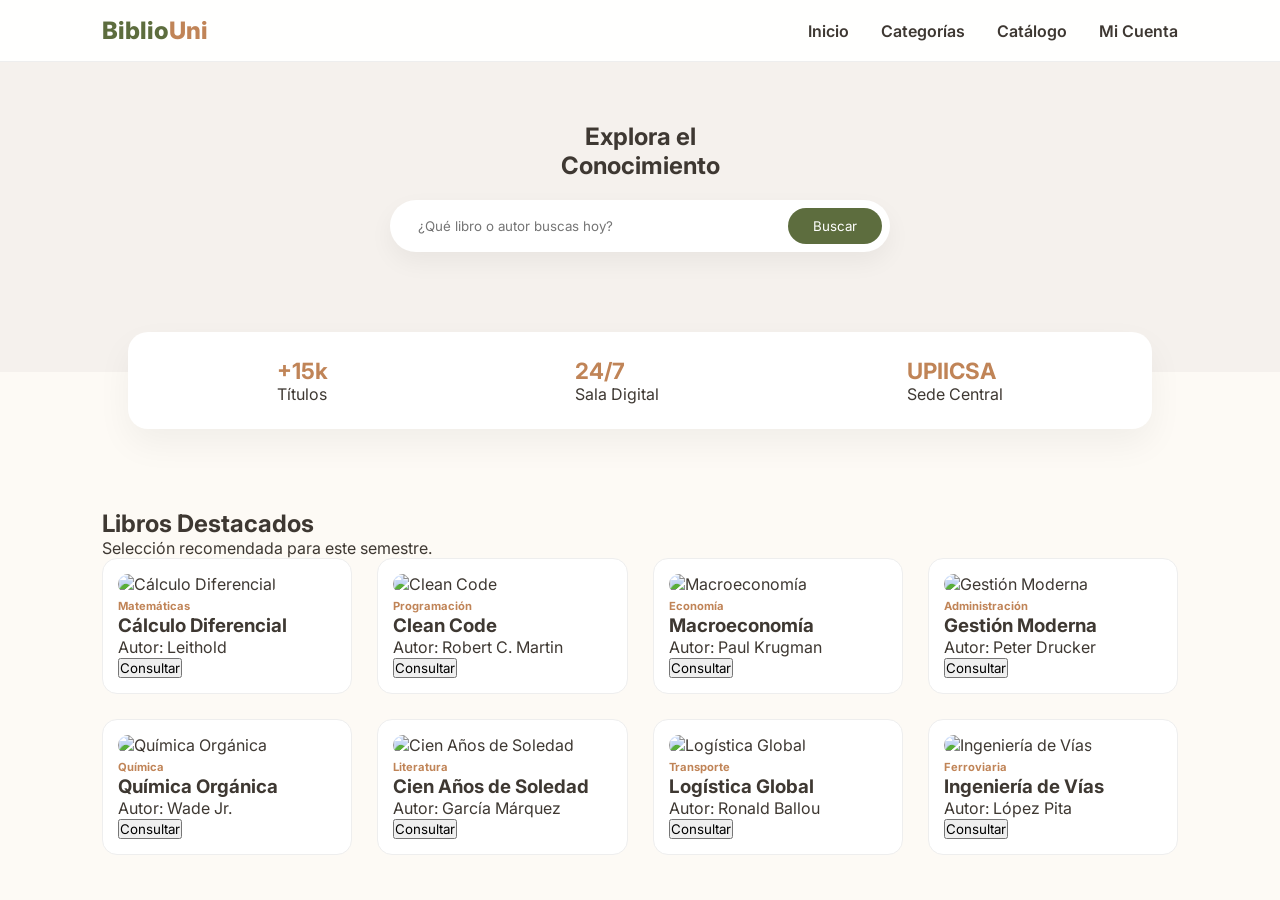
==== commit 432b196c: "VersionPrueba3" ====
--- a/index.html
+++ b/index.html
@@ -3,7 +3,7 @@
 <head>
     <meta charset="UTF-8">
     <meta name="viewport" content="width=device-width, initial-scale=1.0">
-    <title>KnowledgeHub | Sistema Bibliotecario</title>
+    <title>KnowledgeHub | UPIICSA</title>
     <link rel="stylesheet" href="style.css">
     <link href="https://fonts.googleapis.com/css2?family=Inter:wght@300;400;600;800&display=swap" rel="stylesheet">
 </head>
@@ -15,7 +15,7 @@
         <ul class="nav-links">
             <li><a href="#" onclick="showAllBooks()">Inicio</a></li>
             <li><a href="#" onclick="openModal('modal-categorias')">Categorías</a></li>
-            <li><a href="#" onclick="openModal('modal-catalogo')">Catálogo</a></li>
+            <li><a href="#" onclick="openFullCatalog()">Catálogo</a></li>
             <li><a href="#" onclick="openModal('modal-cuenta')">Mi Cuenta</a></li>
         </ul>
     </nav>
@@ -31,10 +31,16 @@
     </div>
 </section>
 
+<section class="stats-bar">
+    <div class="stat-item"><strong>+15k</strong> Títulos</div>
+    <div class="stat-item"><strong>24/7</strong> Sala Digital</div>
+    <div class="stat-item"><strong>UPIICSA</strong> Sede Central</div>
+</section>
+
 <main class="container">
     <div class="header-main">
         <h2 id="display-title">Libros Destacados</h2>
-        <p id="display-subtitle">Explora las novedades del catálogo general.</p>
+        <p id="display-subtitle">Selección recomendada para este semestre.</p>
     </div>
     <div class="book-grid" id="mainBookGrid">
         </div>
@@ -93,3 +99,4 @@
 <script src="script.js"></script>
 </body>
 </html>
+
--- a/style.css
+++ b/style.css
@@ -4,9 +4,8 @@
 }
 
 * { margin: 0; padding: 0; box-sizing: border-box; font-family: 'Inter', sans-serif; }
-body { background-color: var(--bg-soft); color: var(--text); overflow-x: hidden; }
+body { background-color: var(--bg-soft); color: var(--text); }
 
-/* Navbar y Hero */
 header { background: rgba(255,255,255,0.9); backdrop-filter: blur(10px); position: sticky; top: 0; z-index: 1000; border-bottom: 1px solid #eee; }
 .navbar { display: flex; justify-content: space-between; align-items: center; padding: 1rem 8%; }
 .logo { font-size: 1.5rem; font-weight: 800; color: var(--primary); }
@@ -14,36 +13,37 @@
 .nav-links { display: flex; list-style: none; gap: 2rem; }
 .nav-links a { text-decoration: none; color: var(--text); font-weight: 600; cursor: pointer; }
 
-.hero { padding: 60px 8%; background: #f5f1ed; text-align: center; }
+.hero { padding: 60px 8% 100px; background: #f5f1ed; text-align: center; }
 .search-container { background: white; padding: 8px; border-radius: 50px; display: flex; max-width: 500px; margin: 20px auto; box-shadow: 0 10px 25px rgba(0,0,0,0.05); }
 .search-container input { border: none; flex: 1; padding: 0 20px; outline: none; }
 .search-container button { background: var(--primary); color: white; border: none; padding: 10px 25px; border-radius: 40px; cursor: pointer; }
 
-/* Grids */
+/* Stats Bar */
+.stats-bar { display: flex; justify-content: space-around; background: white; width: 80%; margin: -40px auto 40px; padding: 25px; border-radius: 20px; box-shadow: 0 15px 35px rgba(0,0,0,0.05); position: relative; z-index: 10; }
+.stat-item strong { display: block; color: var(--secondary); font-size: 1.4rem; }
+
 .container { padding: 40px 8%; }
-.book-grid, .sub-catalog-grid { display: grid; grid-template-columns: repeat(auto-fill, minmax(240px, 1fr)); gap: 25px; margin-top: 20px; }
-.book-card { background: white; padding: 15px; border-radius: 15px; transition: var(--transition); border: 1px solid #eee; }
+.book-grid, .sub-catalog-grid { display: grid; grid-template-columns: repeat(auto-fill, minmax(240px, 1fr)); gap: 25px; }
+.book-card { background: white; padding: 15px; border-radius: 15px; border: 1px solid #eee; transition: var(--transition); }
+.book-card:hover { transform: translateY(-5px); box-shadow: 0 10px 20px rgba(0,0,0,0.05); }
 .book-card img { width: 100%; height: 280px; object-fit: cover; border-radius: 10px; }
-.book-info h3 { font-size: 1.1rem; margin: 10px 0 5px; }
-.book-info p { font-size: 0.85rem; color: #777; margin-bottom: 10px; }
 
 /* Modales */
 .modal-overlay { display: none; position: fixed; top: 0; left: 0; width: 100%; height: 100%; background: rgba(0,0,0,0.4); backdrop-filter: blur(8px); z-index: 2000; justify-content: center; align-items: center; }
-.modal-content { background: var(--bg-soft); padding: 30px; border-radius: 25px; width: 90%; max-width: 500px; position: relative; max-height: 90vh; overflow-y: auto; }
+.modal-content { background: var(--bg-soft); padding: 30px; border-radius: 25px; width: 90%; max-width: 500px; position: relative; max-height: 85vh; overflow-y: auto; }
 .modal-content.large { max-width: 1000px; width: 95%; }
-.close-btn { position: absolute; top: 20px; right: 20px; cursor: pointer; font-size: 1.5rem; }
+.close-btn { position: absolute; top: 20px; right: 20px; cursor: pointer; font-size: 1.5rem; color: #888; }
 
-/* Categorías */
 .category-grid-modal { display: grid; grid-template-columns: 1fr 1fr; gap: 12px; margin-top: 20px; }
 .cat-card { background: white; padding: 15px; border-radius: 12px; text-align: center; cursor: pointer; font-weight: 600; border: 1px solid #eee; }
 .cat-card:hover { border-color: var(--secondary); color: var(--secondary); }
 
-/* Perfil Profesional */
+/* Perfil */
 .profile-card { padding: 0; overflow: hidden; }
 .profile-header { background: var(--primary); color: white; padding: 30px; display: flex; align-items: center; gap: 20px; }
 .profile-img img { width: 80px; height: 80px; border-radius: 50%; border: 3px solid white; background: white; }
 .tag { font-size: 0.8rem; background: rgba(255,255,255,0.2); padding: 2px 10px; border-radius: 10px; }
 .profile-body { padding: 30px; }
 .info-row { display: flex; justify-content: space-between; padding: 12px 0; border-bottom: 1px solid #eee; }
-.profile-stats { display: flex; justify-content: space-around; margin-top: 25px; text-align: center; }
-.p-stat { background: #f0ede9; padding: 10px 20px; border-radius: 10px; width: 45%; }
+.profile-stats { display: flex; justify-content: space-around; margin-top: 25px; }
+.p-stat { background: #f0ede9; padding: 10px; border-radius: 10px; width: 45%; text-align: center; }
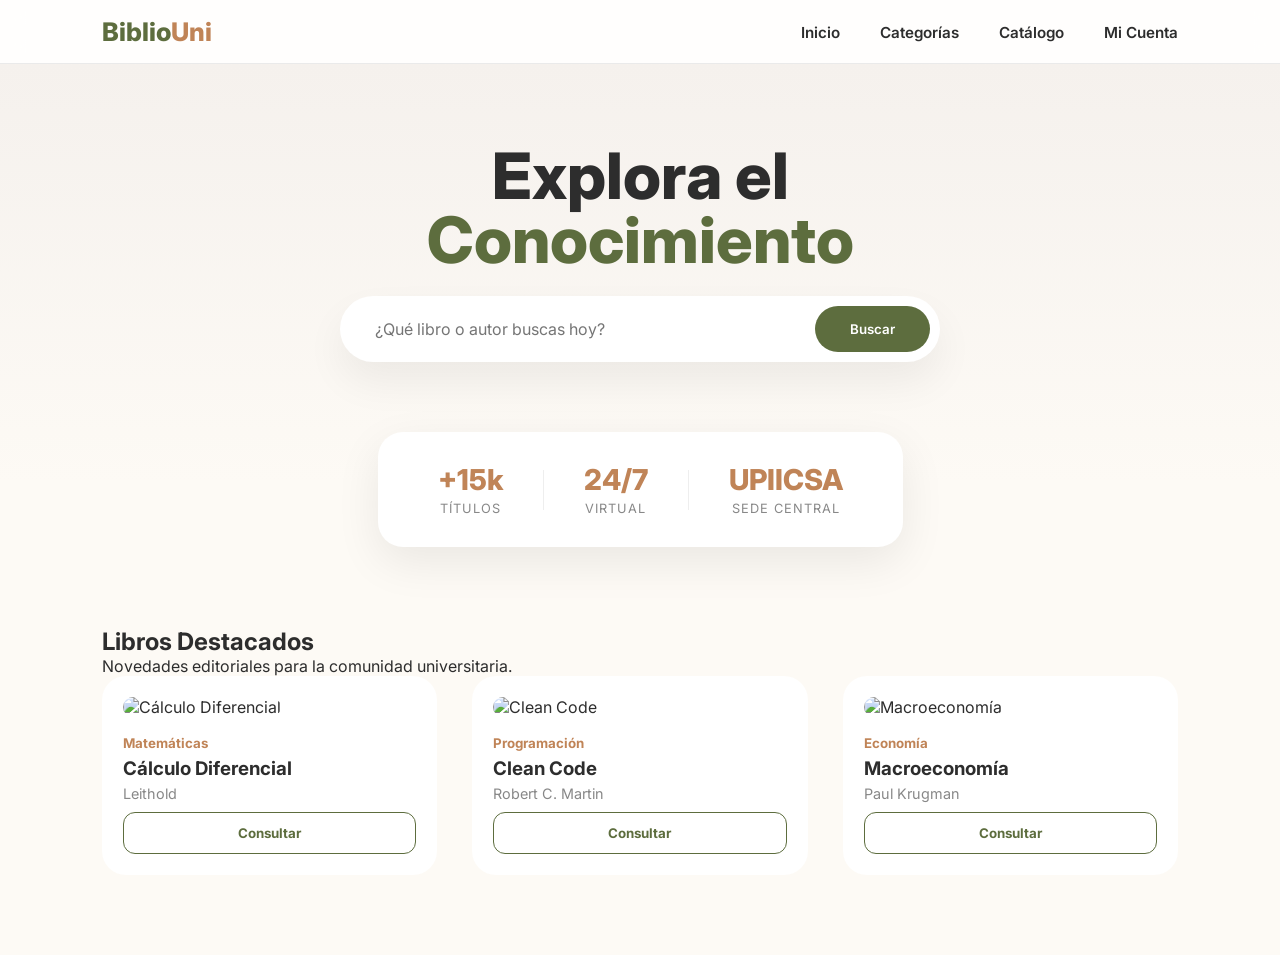
==== commit c343c7fc: "VersionPrueba4" ====
--- a/index.html
+++ b/index.html
@@ -31,16 +31,29 @@
     </div>
 </section>
 
-<section class="stats-bar">
-    <div class="stat-item"><strong>+15k</strong> Títulos</div>
-    <div class="stat-item"><strong>24/7</strong> Sala Digital</div>
-    <div class="stat-item"><strong>UPIICSA</strong> Sede Central</div>
+<section class="stats-container">
+    <div class="stats-bar">
+        <div class="stat-item">
+            <span class="stat-val">+15k</span>
+            <span class="stat-lab">Títulos</span>
+        </div>
+        <div class="stat-divider"></div>
+        <div class="stat-item">
+            <span class="stat-val">24/7</span>
+            <span class="stat-lab">Virtual</span>
+        </div>
+        <div class="stat-divider"></div>
+        <div class="stat-item">
+            <span class="stat-val">UPIICSA</span>
+            <span class="stat-lab">Sede Central</span>
+        </div>
+    </div>
 </section>
 
 <main class="container">
     <div class="header-main">
         <h2 id="display-title">Libros Destacados</h2>
-        <p id="display-subtitle">Selección recomendada para este semestre.</p>
+        <p id="display-subtitle">Novedades editoriales para la comunidad universitaria.</p>
     </div>
     <div class="book-grid" id="mainBookGrid">
         </div>
@@ -67,8 +80,7 @@
     <div class="modal-content large">
         <span class="close-btn" onclick="closeModal('modal-catalogo')">&times;</span>
         <h2 id="catalogo-title" class="section-title">Catálogo Completo</h2>
-        <div class="sub-catalog-grid" id="subCatalogGrid">
-            </div>
+        <div class="sub-catalog-grid" id="subCatalogGrid"></div>
     </div>
 </div>
 
@@ -77,20 +89,29 @@
         <span class="close-btn" onclick="closeModal('modal-cuenta')">&times;</span>
         <div class="profile-header">
             <div class="profile-img">
-                <img src="https://cdn-icons-png.flaticon.com/512/3135/3135715.png" alt="User">
+                <img src="https://cdn-icons-png.flaticon.com/512/3135/3135715.png" alt="Incognito">
             </div>
-            <div class="profile-basic-info">
+            <div class="profile-meta">
                 <h3>Alumno UPIICSA</h3>
-                <p class="tag">Estudiante Activo</p>
+                <span class="badge-status">Activo</span>
             </div>
         </div>
         <div class="profile-body">
-            <div class="info-row"><span>Carrera:</span> <strong>Ingeniería en Informática</strong></div>
-            <div class="info-row"><span>Boleta:</span> <strong>2026-600000</strong></div>
-            <div class="info-row"><span>Estatus:</span> <strong style="color: var(--primary);">Regular</strong></div>
-            <div class="profile-stats">
-                <div class="p-stat"><strong>1</strong><br>Préstamo</div>
-                <div class="p-stat"><strong>$0.00</strong><br>Multas</div>
+            <div class="info-field">
+                <label>Carrera:</label>
+                <strong>Ingeniería en Informática</strong>
+            </div>
+            <div class="info-field">
+                <label>Boleta:</label>
+                <strong>2026-600000</strong>
+            </div>
+            <div class="info-field">
+                <label>Sede:</label>
+                <strong>Unidad Profesional Interdisciplinaria</strong>
+            </div>
+            <div class="profile-footer-stats">
+                <div class="s-box"><span>Libros</span><strong>1</strong></div>
+                <div class="s-box"><span>Deuda</span><strong>$0.00</strong></div>
             </div>
         </div>
     </div>
@@ -99,4 +120,3 @@
 <script src="script.js"></script>
 </body>
 </html>
-
--- a/style.css
+++ b/style.css
@@ -1,49 +1,64 @@
 :root {
-    --primary: #5d6d3e; --secondary: #c08457; --bg-soft: #fdfaf5;
-    --white: #ffffff; --text: #3e3832; --transition: all 0.3s ease;
+    --primary: #5d6d3e; --secondary: #c08457; --bg: #fdfaf5;
+    --white: #ffffff; --text: #2d2d2d; --transition: all 0.3s cubic-bezier(0.4, 0, 0.2, 1);
 }
 
 * { margin: 0; padding: 0; box-sizing: border-box; font-family: 'Inter', sans-serif; }
-body { background-color: var(--bg-soft); color: var(--text); }
+body { background-color: var(--bg); color: var(--text); }
 
-header { background: rgba(255,255,255,0.9); backdrop-filter: blur(10px); position: sticky; top: 0; z-index: 1000; border-bottom: 1px solid #eee; }
+/* Nav */
+header { background: rgba(255,255,255,0.8); backdrop-filter: blur(12px); position: sticky; top: 0; z-index: 1000; border-bottom: 1px solid #eaeaea; }
 .navbar { display: flex; justify-content: space-between; align-items: center; padding: 1rem 8%; }
-.logo { font-size: 1.5rem; font-weight: 800; color: var(--primary); }
+.logo { font-size: 1.6rem; font-weight: 800; color: var(--primary); }
 .logo span { color: var(--secondary); }
-.nav-links { display: flex; list-style: none; gap: 2rem; }
-.nav-links a { text-decoration: none; color: var(--text); font-weight: 600; cursor: pointer; }
+.nav-links { display: flex; list-style: none; gap: 2.5rem; }
+.nav-links a { text-decoration: none; color: var(--text); font-weight: 600; transition: var(--transition); font-size: 0.95rem; }
+.nav-links a:hover { color: var(--secondary); }
 
-.hero { padding: 60px 8% 100px; background: #f5f1ed; text-align: center; }
-.search-container { background: white; padding: 8px; border-radius: 50px; display: flex; max-width: 500px; margin: 20px auto; box-shadow: 0 10px 25px rgba(0,0,0,0.05); }
-.search-container input { border: none; flex: 1; padding: 0 20px; outline: none; }
-.search-container button { background: var(--primary); color: white; border: none; padding: 10px 25px; border-radius: 40px; cursor: pointer; }
+/* Hero */
+.hero { padding: 80px 8% 120px; background: linear-gradient(180deg, #f5f1ed 0%, var(--bg) 100%); text-align: center; }
+.hero h1 { font-size: 4rem; font-weight: 800; line-height: 1; margin-bottom: 1.5rem; }
+.hero h1 span { color: var(--primary); }
+.search-container { background: white; padding: 10px; border-radius: 60px; display: flex; max-width: 600px; margin: 0 auto; box-shadow: 0 20px 40px rgba(0,0,0,0.06); }
+.search-container input { border: none; flex: 1; padding: 0 25px; outline: none; font-size: 1rem; }
+.search-container button { background: var(--primary); color: white; border: none; padding: 15px 35px; border-radius: 50px; font-weight: 600; cursor: pointer; transition: var(--transition); }
 
-/* Stats Bar */
-.stats-bar { display: flex; justify-content: space-around; background: white; width: 80%; margin: -40px auto 40px; padding: 25px; border-radius: 20px; box-shadow: 0 15px 35px rgba(0,0,0,0.05); position: relative; z-index: 10; }
-.stat-item strong { display: block; color: var(--secondary); font-size: 1.4rem; }
+/* Stats Bar Rediseñada */
+.stats-container { width: 100%; display: flex; justify-content: center; margin-top: -50px; }
+.stats-bar { background: var(--white); display: flex; align-items: center; padding: 30px 60px; border-radius: 25px; box-shadow: 0 15px 45px rgba(0,0,0,0.08); gap: 40px; }
+.stat-item { text-align: center; }
+.stat-val { display: block; font-size: 1.8rem; font-weight: 800; color: var(--secondary); }
+.stat-lab { font-size: 0.8rem; text-transform: uppercase; letter-spacing: 1px; color: #888; }
+.stat-divider { width: 1px; height: 40px; background: #eee; }
 
-.container { padding: 40px 8%; }
-.book-grid, .sub-catalog-grid { display: grid; grid-template-columns: repeat(auto-fill, minmax(240px, 1fr)); gap: 25px; }
-.book-card { background: white; padding: 15px; border-radius: 15px; border: 1px solid #eee; transition: var(--transition); }
-.book-card:hover { transform: translateY(-5px); box-shadow: 0 10px 20px rgba(0,0,0,0.05); }
-.book-card img { width: 100%; height: 280px; object-fit: cover; border-radius: 10px; }
+/* Grid */
+.container { padding: 80px 8%; }
+.book-grid, .sub-catalog-grid { display: grid; grid-template-columns: repeat(auto-fill, minmax(280px, 1fr)); gap: 35px; }
+.book-card { background: white; border-radius: 24px; padding: 20px; transition: var(--transition); border: 1px solid transparent; position: relative; }
+.book-card:hover { transform: translateY(-10px); box-shadow: 0 30px 60px rgba(0,0,0,0.1); border-color: #eee; }
+.book-card img { width: 100%; height: 350px; object-fit: cover; border-radius: 18px; margin-bottom: 15px; }
 
 /* Modales */
-.modal-overlay { display: none; position: fixed; top: 0; left: 0; width: 100%; height: 100%; background: rgba(0,0,0,0.4); backdrop-filter: blur(8px); z-index: 2000; justify-content: center; align-items: center; }
-.modal-content { background: var(--bg-soft); padding: 30px; border-radius: 25px; width: 90%; max-width: 500px; position: relative; max-height: 85vh; overflow-y: auto; }
-.modal-content.large { max-width: 1000px; width: 95%; }
-.close-btn { position: absolute; top: 20px; right: 20px; cursor: pointer; font-size: 1.5rem; color: #888; }
+.modal-overlay { display: none; position: fixed; top: 0; left: 0; width: 100%; height: 100%; background: rgba(0,0,0,0.6); backdrop-filter: blur(10px); z-index: 2000; justify-content: center; align-items: center; }
+.modal-content { background: var(--bg); padding: 40px; border-radius: 35px; width: 90%; max-width: 550px; position: relative; animation: pop 0.4s cubic-bezier(0.17, 0.89, 0.32, 1.28); max-height: 85vh; overflow-y: auto; }
+.modal-content.large { max-width: 1100px; }
+@keyframes pop { from { transform: scale(0.9); opacity: 0; } to { transform: scale(1); opacity: 1; } }
+.close-btn { position: absolute; top: 25px; right: 25px; cursor: pointer; font-size: 1.8rem; color: #bbb; }
 
-.category-grid-modal { display: grid; grid-template-columns: 1fr 1fr; gap: 12px; margin-top: 20px; }
-.cat-card { background: white; padding: 15px; border-radius: 12px; text-align: center; cursor: pointer; font-weight: 600; border: 1px solid #eee; }
-.cat-card:hover { border-color: var(--secondary); color: var(--secondary); }
+/* Categorías */
+.category-grid-modal { display: grid; grid-template-columns: 1fr 1fr; gap: 15px; margin-top: 30px; }
+.cat-card { background: white; padding: 25px; border-radius: 20px; text-align: center; cursor: pointer; font-weight: 700; transition: var(--transition); border: 1px solid #f0f0f0; }
+.cat-card:hover { background: var(--primary); color: white; border-color: var(--primary); }
 
-/* Perfil */
-.profile-card { padding: 0; overflow: hidden; }
-.profile-header { background: var(--primary); color: white; padding: 30px; display: flex; align-items: center; gap: 20px; }
-.profile-img img { width: 80px; height: 80px; border-radius: 50%; border: 3px solid white; background: white; }
-.tag { font-size: 0.8rem; background: rgba(255,255,255,0.2); padding: 2px 10px; border-radius: 10px; }
-.profile-body { padding: 30px; }
-.info-row { display: flex; justify-content: space-between; padding: 12px 0; border-bottom: 1px solid #eee; }
-.profile-stats { display: flex; justify-content: space-around; margin-top: 25px; }
-.p-stat { background: #f0ede9; padding: 10px; border-radius: 10px; width: 45%; text-align: center; }
+/* Mi Cuenta PRO */
+.profile-card { padding: 0; border: none; overflow: hidden; }
+.profile-header { background: var(--primary); padding: 40px; color: white; display: flex; align-items: center; gap: 25px; }
+.profile-img img { width: 90px; height: 90px; border-radius: 50%; border: 4px solid rgba(255,255,255,0.3); background: white; }
+.badge-status { font-size: 0.7rem; background: #86efac; color: #14532d; padding: 4px 12px; border-radius: 20px; font-weight: 800; }
+.profile-body { padding: 40px; }
+.info-field { margin-bottom: 20px; border-bottom: 1px solid #eee; padding-bottom: 10px; }
+.info-field label { display: block; font-size: 0.75rem; color: #999; text-transform: uppercase; }
+.profile-footer-stats { display: flex; gap: 20px; margin-top: 30px; }
+.s-box { background: #f5f1ed; padding: 15px; border-radius: 15px; flex: 1; text-align: center; }
+.s-box span { display: block; font-size: 0.7rem; color: #888; }
+.s-box strong { font-size: 1.2rem; color: var(--secondary); }
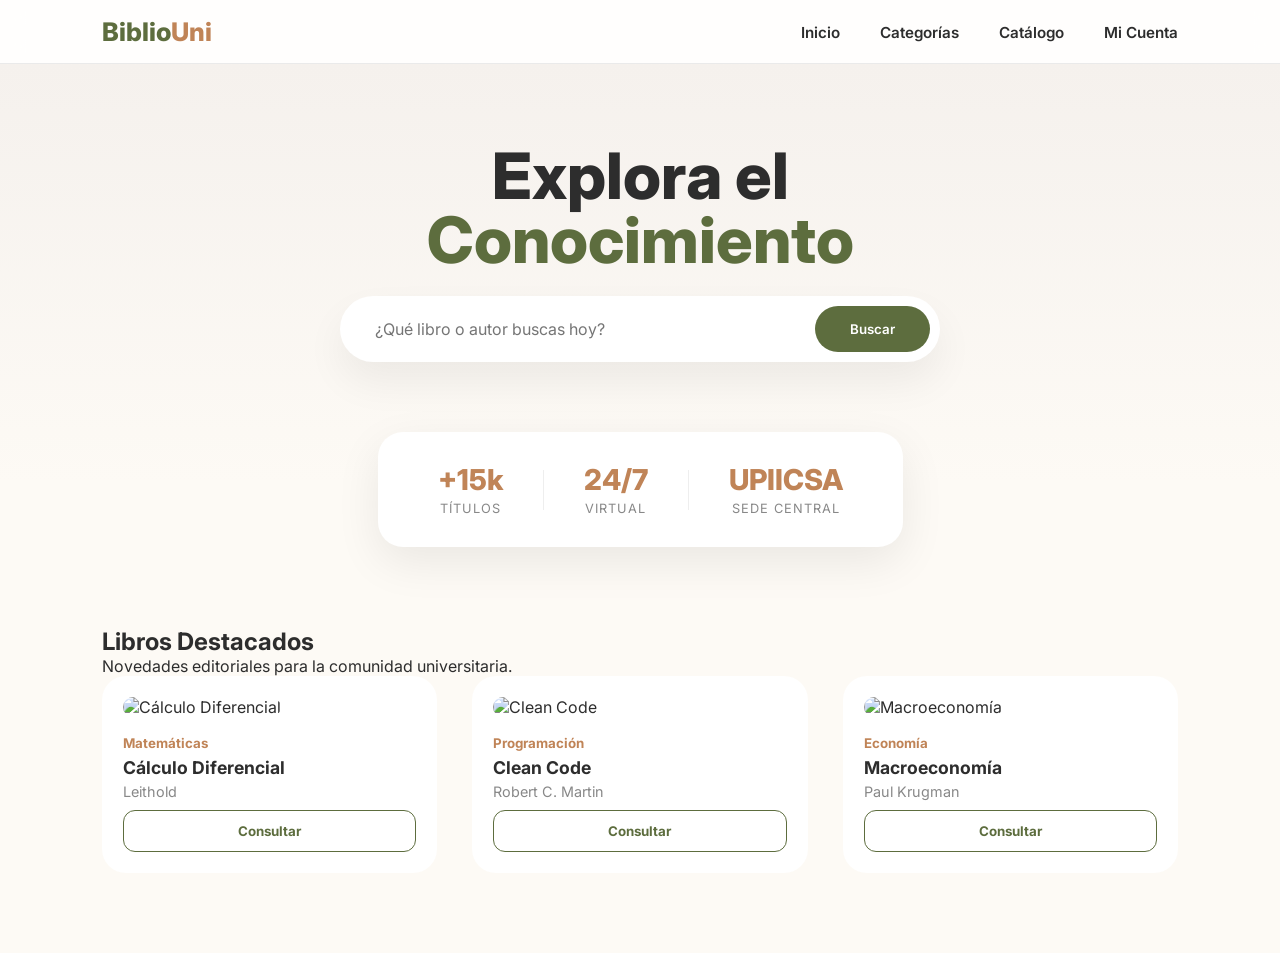
==== commit 074e1131: "Version Prueba 4.1" ====
--- a/index.html
+++ b/index.html
@@ -99,7 +99,7 @@
         <div class="profile-body">
             <div class="info-field">
                 <label>Carrera:</label>
-                <strong>Ingeniería en Informática</strong>
+                <strong>Liceciatura en Ciencias de la Informática</strong>
             </div>
             <div class="info-field">
                 <label>Boleta:</label>
@@ -107,7 +107,7 @@
             </div>
             <div class="info-field">
                 <label>Sede:</label>
-                <strong>Unidad Profesional Interdisciplinaria</strong>
+                <strong>Unidad Profesional Interdisciplinaria de Ingenierías y Ciencias Sociales y Administrativas</strong>
             </div>
             <div class="profile-footer-stats">
                 <div class="s-box"><span>Libros</span><strong>1</strong></div>
